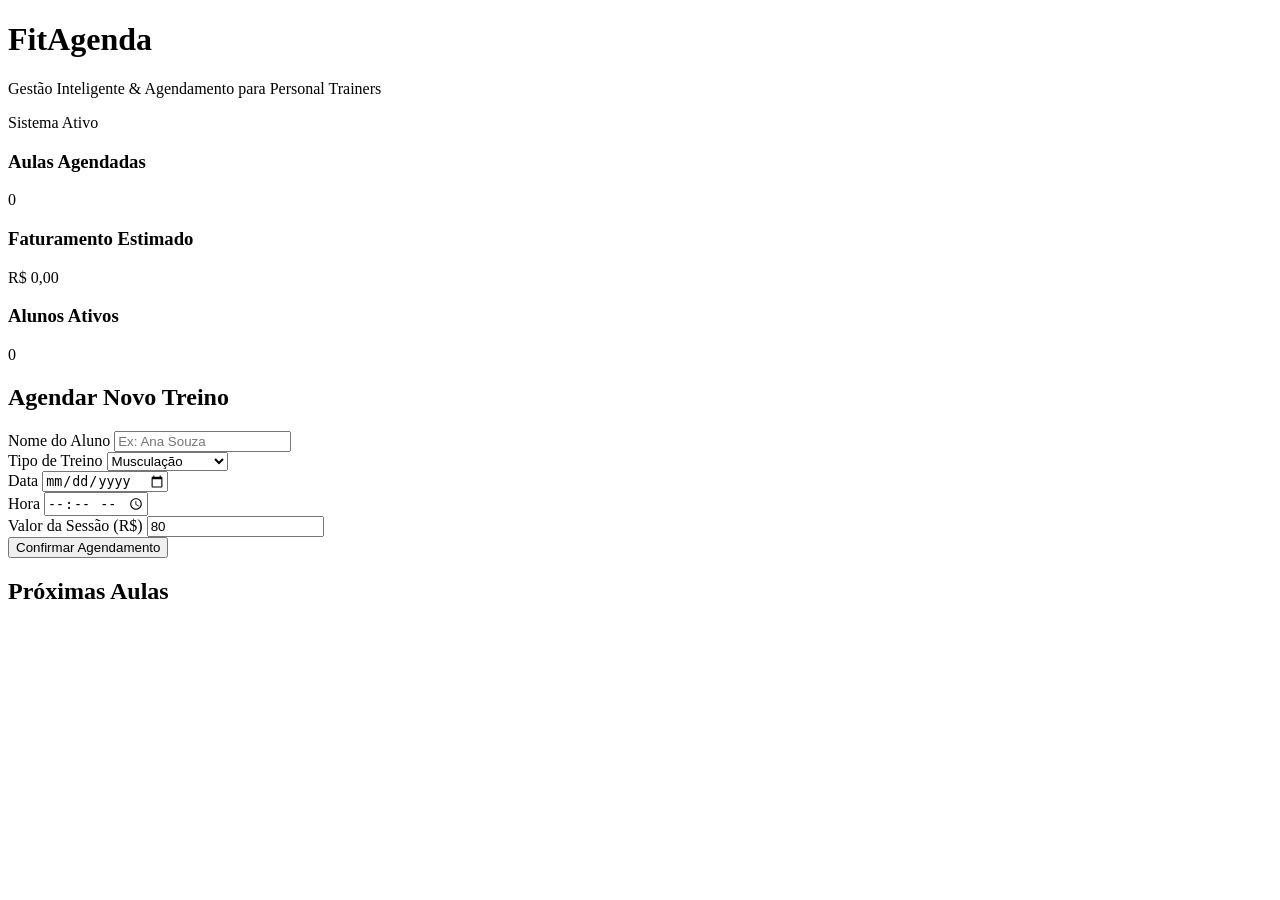
==== index.html @ 805b5661 "Add initial HTML structure for FitAgenda dashboard" ====
<!DOCTYPE html>
<html lang="pt">
<head>
  <meta charset="UTF-8">
  <meta name="viewport" content="width=device-width, initial-scale=1.0">
  <title>FitAgenda - Dashboard Personal Trainer</title>
  <link rel="stylesheet" href="style.css">
  <link href="https://fonts.googleapis.com/css2?family=Inter:wght@300;400;600;700&display=swap" rel="stylesheet">
</head>
<body>
  <div class="container">
    <header class="header">
      <div>
        <h1>Fit<span>Agenda</span></h1>
        <p>Gestão Inteligente & Agendamento para Personal Trainers</p>
      </div>
      <div class="badge-status">
        <span class="dot"></span> Sistema Ativo
      </div>
    </header>

    <section class="kpi-grid">
      <div class="card kpi">
        <h3>Aulas Agendadas</h3>
        <p id="total-sessoes" class="kpi-value">0</p>
      </div>
      <div class="card kpi">
        <h3>Faturamento Estimado</h3>
        <p id="faturamento" class="kpi-value neon-text">R$ 0,00</p>
      </div>
      <div class="card kpi">
        <h3>Alunos Ativos</h3>
        <p id="total-alunos" class="kpi-value">0</p>
      </div>
    </section>

    <div class="main-content">
      <section class="card form-section">
        <h2>Agendar Novo Treino</h2>
        <form id="appointment-form">
          <div class="form-group">
            <label for="student-name">Nome do Aluno</label>
            <input type="text" id="student-name" placeholder="Ex: Ana Souza" required>
          </div>

          <div class="form-group">
            <label for="workout-type">Tipo de Treino</label>
            <select id="workout-type">
              <option value="Musculação">Musculação</option>
              <option value="Treino Funcional">Treino Funcional</option>
              <option value="Cardio / HIIT">Cardio / HIIT</option>
              <option value="Avaliação Física">Avaliação Física</option>
            </select>
          </div>

          <div class="form-group row">
            <div>
              <label for="date">Data</label>
              <input type="date" id="date" required>
            </div>
            <div>
              <label for="time">Hora</label>
              <input type="time" id="time" required>
            </div>
          </div>

          <div class="form-group">
            <label for="price">Valor da Sessão (R$)</label>
            <input type="number" id="price" value="80" required>
          </div>

          <button type="submit" class="btn-primary">Confirmar Agendamento</button>
        </form>
      </section>

      <section class="card list-section">
        <h2>Próximas Aulas</h2>
        <div id="appointments-list" class="appointments-list"></div>
      </section>
    </div>
  </div>

  <script src="script.js"></script>
</body>
</html>
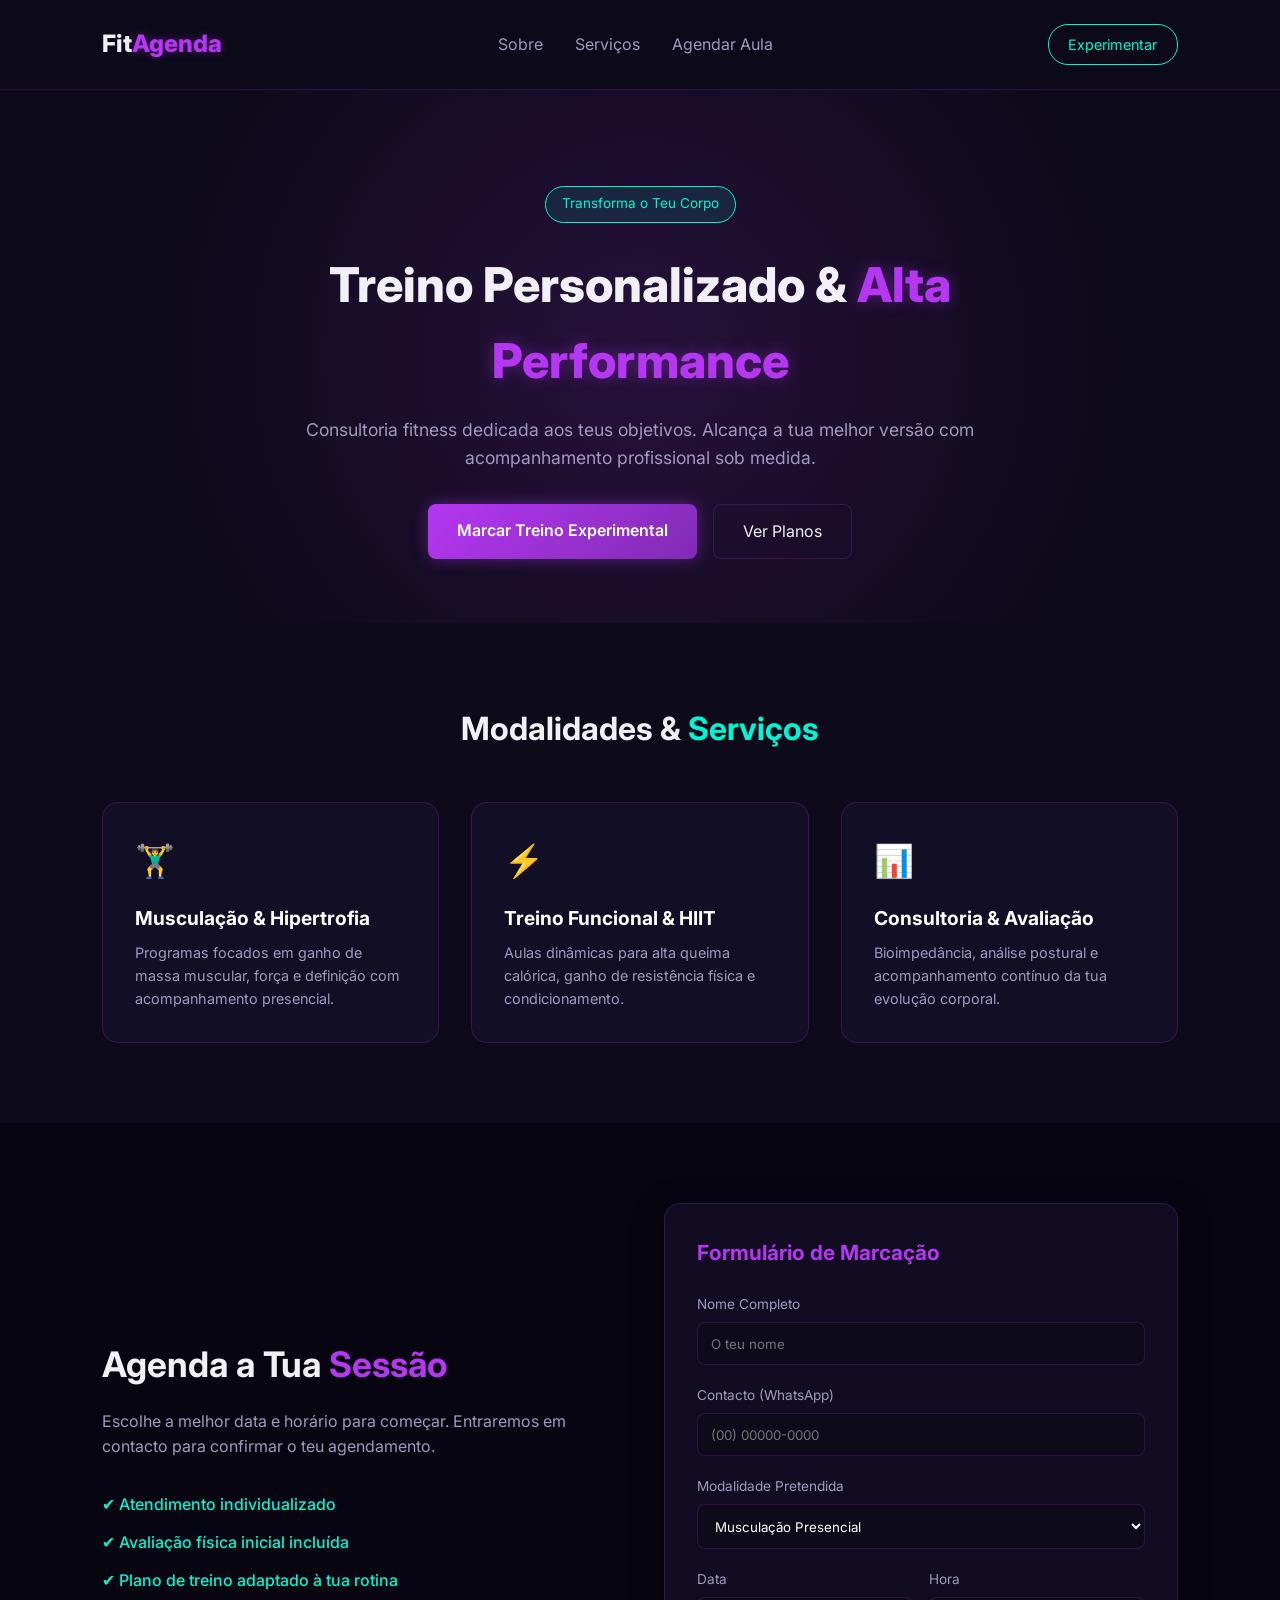
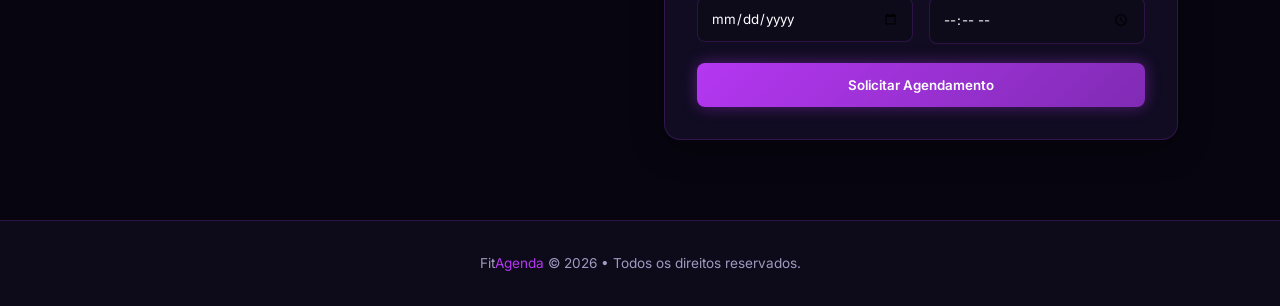
==== commit c030ee57: "Transformado em Website completo" ====
--- a/index.html
+++ b/index.html
@@ -3,53 +3,93 @@
 <head>
   <meta charset="UTF-8">
   <meta name="viewport" content="width=device-width, initial-scale=1.0">
-  <title>FitAgenda - Dashboard Personal Trainer</title>
+  <title>FitAgenda | Personal Training & Performance</title>
   <link rel="stylesheet" href="style.css">
-  <link href="https://fonts.googleapis.com/css2?family=Inter:wght@300;400;600;700&display=swap" rel="stylesheet">
+  <link href="https://fonts.googleapis.com/css2?family=Inter:wght@300;400;600;700;800&display=swap" rel="stylesheet">
 </head>
 <body>
-  <div class="container">
-    <header class="header">
-      <div>
-        <h1>Fit<span>Agenda</span></h1>
-        <p>Gestão Inteligente & Agendamento para Personal Trainers</p>
+
+  <!-- Navegação -->
+  <nav class="navbar">
+    <div class="logo">Fit<span>Agenda</span></div>
+    <ul class="nav-links">
+      <li><a href="#sobre">Sobre</a></li>
+      <li><a href="#servicos">Serviços</a></li>
+      <li><a href="#agendar">Agendar Aula</a></li>
+    </ul>
+    <a href="#agendar" class="btn-nav">Experimentar</a>
+  </nav>
+
+  <!-- Hero Section (Banner Inicial) -->
+  <header class="hero">
+    <div class="hero-content">
+      <span class="badge-neon">Transforma o Teu Corpo</span>
+      <h1>Treino Personalizado & <span>Alta Performance</span></h1>
+      <p>Consultoria fitness dedicada aos teus objetivos. Alcança a tua melhor versão com acompanhamento profissional sob medida.</p>
+      <div class="hero-buttons">
+        <a href="#agendar" class="btn-primary">Marcar Treino Experimental</a>
+        <a href="#servicos" class="btn-secondary">Ver Planos</a>
       </div>
-      <div class="badge-status">
-        <span class="dot"></span> Sistema Ativo
+    </div>
+  </header>
+
+  <!-- Serviços -->
+  <section id="servicos" class="section">
+    <h2 class="section-title">Modalidades & <span>Serviços</span></h2>
+    <div class="cards-grid">
+      <div class="card-service">
+        <div class="icon-glow">🏋️‍♂️</div>
+        <h3>Musculação & Hipertrofia</h3>
+        <p>Programas focados em ganho de massa muscular, força e definição com acompanhamento presencial.</p>
       </div>
-    </header>
 
-    <section class="kpi-grid">
-      <div class="card kpi">
-        <h3>Aulas Agendadas</h3>
-        <p id="total-sessoes" class="kpi-value">0</p>
+      <div class="card-service">
+        <div class="icon-glow">⚡</div>
+        <h3>Treino Funcional & HIIT</h3>
+        <p>Aulas dinâmicas para alta queima calórica, ganho de resistência física e condicionamento.</p>
       </div>
-      <div class="card kpi">
-        <h3>Faturamento Estimado</h3>
-        <p id="faturamento" class="kpi-value neon-text">R$ 0,00</p>
+
+      <div class="card-service">
+        <div class="icon-glow">📊</div>
+        <h3>Consultoria & Avaliação</h3>
+        <p>Bioimpedância, análise postural e acompanhamento contínuo da tua evolução corporal.</p>
       </div>
-      <div class="card kpi">
-        <h3>Alunos Ativos</h3>
-        <p id="total-alunos" class="kpi-value">0</p>
+    </div>
+  </section>
+
+  <!-- Agendamento Integrado -->
+  <section id="agendar" class="section bg-darker">
+    <div class="booking-container">
+      <div class="booking-info">
+        <h2>Agenda a Tua <span>Sessão</span></h2>
+        <p>Escolhe a melhor data e horário para começar. Entraremos em contacto para confirmar o teu agendamento.</p>
+        
+        <div class="info-list">
+          <p>✔ Atendimento individualizado</p>
+          <p>✔ Avaliação física inicial incluída</p>
+          <p>✔ Plano de treino adaptado à tua rotina</p>
+        </div>
       </div>
-    </section>
 
-    <div class="main-content">
-      <section class="card form-section">
-        <h2>Agendar Novo Treino</h2>
+      <div class="booking-card">
+        <h3>Formulário de Marcação</h3>
         <form id="appointment-form">
           <div class="form-group">
-            <label for="student-name">Nome do Aluno</label>
-            <input type="text" id="student-name" placeholder="Ex: Ana Souza" required>
+            <label for="student-name">Nome Completo</label>
+            <input type="text" id="student-name" placeholder="O teu nome" required>
           </div>
 
           <div class="form-group">
-            <label for="workout-type">Tipo de Treino</label>
+            <label for="student-phone">Contacto (WhatsApp)</label>
+            <input type="tel" id="student-phone" placeholder="(00) 00000-0000" required>
+          </div>
+
+          <div class="form-group">
+            <label for="workout-type">Modalidade Pretendida</label>
             <select id="workout-type">
-              <option value="Musculação">Musculação</option>
+              <option value="Musculação">Musculação Presencial</option>
               <option value="Treino Funcional">Treino Funcional</option>
-              <option value="Cardio / HIIT">Cardio / HIIT</option>
-              <option value="Avaliação Física">Avaliação Física</option>
+              <option value="Consultoria Online">Consultoria Online</option>
             </select>
           </div>
 
@@ -64,22 +104,21 @@
             </div>
           </div>
 
-          <div class="form-group">
-            <label for="price">Valor da Sessão (R$)</label>
-            <input type="number" id="price" value="80" required>
-          </div>
+          <button type="submit" class="btn-primary full-width">Solicitar Agendamento</button>
+        </form>
 
-          <button type="submit" class="btn-primary">Confirmar Agendamento</button>
-        </form>
-      </section>
+        <div id="confirmation-message" class="hidden-msg">
+          🎉 Solicitação enviada com sucesso! Entraremos em contacto brevemente.
+        </div>
+      </div>
+    </div>
+  </section>
 
-      <section class="card list-section">
-        <h2>Próximas Aulas</h2>
-        <div id="appointments-list" class="appointments-list"></div>
-      </section>
-    </div>
-  </div>
+  <!-- Rodapé -->
+  <footer class="footer">
+    <p>Fit<span>Agenda</span> © 2026 • Todos os direitos reservados.</p>
+  </footer>
 
   <script src="script.js"></script>
 </body>
-</html>
+</html>
--- a/style.css
+++ b/style.css
@@ -0,0 +1,330 @@
+:root {
+  --bg-dark: #0d0a1a;
+  --bg-darker: #070510;
+  --card-bg: rgba(22, 17, 43, 0.7);
+  --neon-lilas: #b537f2;
+  --neon-lilas-glow: rgba(181, 55, 242, 0.4);
+  --neon-nilo: #00f5d4;
+  --neon-nilo-glow: rgba(0, 245, 212, 0.3);
+  --text-main: #f1f0f7;
+  --text-muted: #a099c0;
+  --border-color: rgba(181, 55, 242, 0.2);
+}
+
+* {
+  margin: 0;
+  padding: 0;
+  box-sizing: border-box;
+  font-family: 'Inter', sans-serif;
+  scroll-behavior: smooth;
+}
+
+body {
+  background-color: var(--bg-dark);
+  color: var(--text-main);
+  line-height: 1.6;
+}
+
+/* Navbar */
+.navbar {
+  display: flex;
+  justify-content: space-between;
+  align-items: center;
+  padding: 1.5rem 8%;
+  background: rgba(13, 10, 26, 0.9);
+  backdrop-filter: blur(12px);
+  position: sticky;
+  top: 0;
+  z-index: 100;
+  border-bottom: 1px solid var(--border-color);
+}
+
+.logo {
+  font-size: 1.5rem;
+  font-weight: 800;
+}
+
+.logo span {
+  color: var(--neon-lilas);
+  text-shadow: 0 0 10px var(--neon-lilas-glow);
+}
+
+.nav-links {
+  display: flex;
+  list-style: none;
+  gap: 2rem;
+}
+
+.nav-links a {
+  color: var(--text-muted);
+  text-decoration: none;
+  transition: 0.3s;
+}
+
+.nav-links a:hover {
+  color: var(--neon-nilo);
+}
+
+.btn-nav {
+  border: 1px solid var(--neon-nilo);
+  color: var(--neon-nilo);
+  padding: 0.5rem 1.2rem;
+  border-radius: 20px;
+  text-decoration: none;
+  font-size: 0.9rem;
+  transition: 0.3s;
+}
+
+.btn-nav:hover {
+  background: var(--neon-nilo);
+  color: var(--bg-dark);
+  box-shadow: 0 0 15px var(--neon-nilo-glow);
+}
+
+/* Hero Section */
+.hero {
+  padding: 6rem 8% 4rem;
+  text-align: center;
+  background: radial-gradient(circle at center, rgba(181, 55, 242, 0.15) 0%, transparent 70%);
+}
+
+.hero-content {
+  max-width: 800px;
+  margin: 0 auto;
+}
+
+.badge-neon {
+  background: rgba(0, 245, 212, 0.1);
+  color: var(--neon-nilo);
+  border: 1px solid var(--neon-nilo);
+  padding: 0.4rem 1rem;
+  border-radius: 20px;
+  font-size: 0.85rem;
+  display: inline-block;
+  margin-bottom: 1.5rem;
+}
+
+.hero h1 {
+  font-size: 3rem;
+  font-weight: 800;
+  margin-bottom: 1rem;
+}
+
+.hero h1 span {
+  color: var(--neon-lilas);
+  text-shadow: 0 0 15px var(--neon-lilas-glow);
+}
+
+.hero p {
+  color: var(--text-muted);
+  font-size: 1.1rem;
+  margin-bottom: 2rem;
+}
+
+.hero-buttons {
+  display: flex;
+  justify-content: center;
+  gap: 1rem;
+  flex-wrap: wrap;
+}
+
+/* Botões */
+.btn-primary {
+  background: linear-gradient(135deg, var(--neon-lilas), #802bb4);
+  color: white;
+  padding: 0.85rem 1.8rem;
+  border: none;
+  border-radius: 8px;
+  font-weight: 600;
+  text-decoration: none;
+  cursor: pointer;
+  transition: 0.3s;
+  box-shadow: 0 0 15px var(--neon-lilas-glow);
+}
+
+.btn-primary:hover {
+  transform: translateY(-2px);
+  box-shadow: 0 0 25px var(--neon-lilas-glow);
+}
+
+.btn-secondary {
+  border: 1px solid var(--border-color);
+  color: var(--text-main);
+  padding: 0.85rem 1.8rem;
+  border-radius: 8px;
+  text-decoration: none;
+  transition: 0.3s;
+}
+
+.btn-secondary:hover {
+  border-color: var(--neon-lilas);
+  color: var(--neon-lilas);
+}
+
+.full-width {
+  width: 100%;
+}
+
+/* Seções Gerais */
+.section {
+  padding: 5rem 8%;
+}
+
+.bg-darker {
+  background-color: var(--bg-darker);
+}
+
+.section-title {
+  text-align: center;
+  font-size: 2rem;
+  margin-bottom: 3rem;
+}
+
+.section-title span {
+  color: var(--neon-nilo);
+}
+
+/* Cards de Serviços */
+.cards-grid {
+  display: grid;
+  grid-template-columns: repeat(auto-fit, minmax(280px, 1fr));
+  gap: 2rem;
+}
+
+.card-service {
+  background: var(--card-bg);
+  border: 1px solid var(--border-color);
+  padding: 2rem;
+  border-radius: 16px;
+  transition: 0.3s;
+}
+
+.card-service:hover {
+  transform: translateY(-5px);
+  border-color: var(--neon-lilas);
+  box-shadow: 0 10px 30px rgba(181, 55, 242, 0.15);
+}
+
+.icon-glow {
+  font-size: 2rem;
+  margin-bottom: 1rem;
+}
+
+.card-service h3 {
+  font-size: 1.2rem;
+  margin-bottom: 0.5rem;
+  color: #fff;
+}
+
+.card-service p {
+  color: var(--text-muted);
+  font-size: 0.9rem;
+}
+
+/* Agendamento Container */
+.booking-container {
+  display: grid;
+  grid-template-columns: 1fr 1fr;
+  gap: 3rem;
+  align-items: center;
+}
+
+@media (max-width: 768px) {
+  .booking-container {
+    grid-template-columns: 1fr;
+  }
+}
+
+.booking-info h2 {
+  font-size: 2.2rem;
+  margin-bottom: 1rem;
+}
+
+.booking-info h2 span {
+  color: var(--neon-lilas);
+}
+
+.booking-info p {
+  color: var(--text-muted);
+  margin-bottom: 2rem;
+}
+
+.info-list p {
+  color: var(--neon-nilo);
+  margin-bottom: 0.8rem;
+  font-weight: 500;
+}
+
+.booking-card {
+  background: var(--card-bg);
+  border: 1px solid var(--border-color);
+  padding: 2rem;
+  border-radius: 16px;
+  box-shadow: 0 8px 32px rgba(0, 0, 0, 0.4);
+}
+
+.booking-card h3 {
+  font-size: 1.3rem;
+  margin-bottom: 1.5rem;
+  color: var(--neon-lilas);
+}
+
+.form-group {
+  margin-bottom: 1.2rem;
+}
+
+.form-group.row {
+  display: flex;
+  gap: 1rem;
+}
+
+.form-group.row > div {
+  flex: 1;
+}
+
+label {
+  display: block;
+  font-size: 0.85rem;
+  color: var(--text-muted);
+  margin-bottom: 0.4rem;
+}
+
+input, select {
+  width: 100%;
+  padding: 0.8rem;
+  background: rgba(13, 10, 26, 0.8);
+  border: 1px solid var(--border-color);
+  border-radius: 8px;
+  color: #fff;
+  outline: none;
+}
+
+input:focus, select:focus {
+  border-color: var(--neon-lilas);
+  box-shadow: 0 0 8px var(--neon-lilas-glow);
+}
+
+.hidden-msg {
+  display: none;
+  margin-top: 1rem;
+  padding: 1rem;
+  background: rgba(0, 245, 212, 0.1);
+  border: 1px solid var(--neon-nilo);
+  color: var(--neon-nilo);
+  border-radius: 8px;
+  text-align: center;
+  font-size: 0.9rem;
+}
+
+/* Footer */
+.footer {
+  text-align: center;
+  padding: 2rem;
+  border-top: 1px solid var(--border-color);
+  color: var(--text-muted);
+  font-size: 0.85rem;
+}
+
+.footer span {
+  color: var(--neon-lilas);
+}
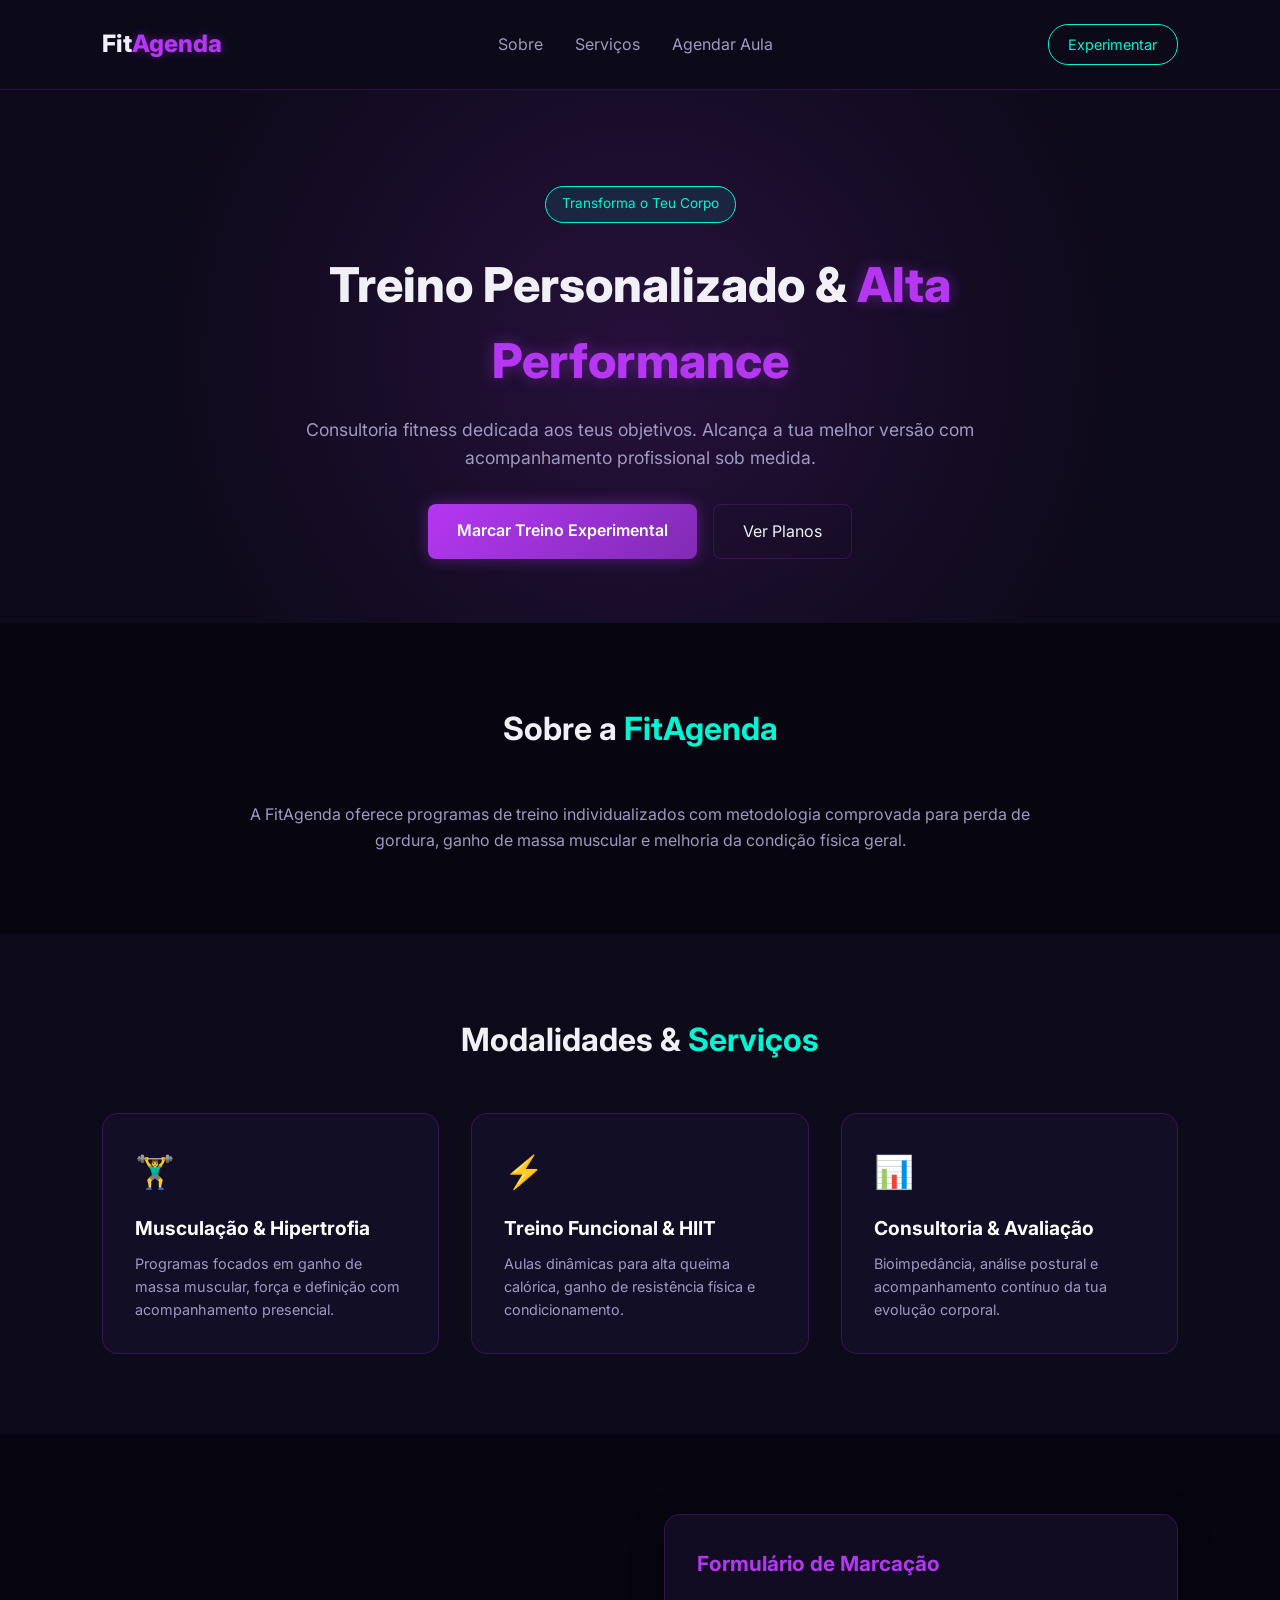
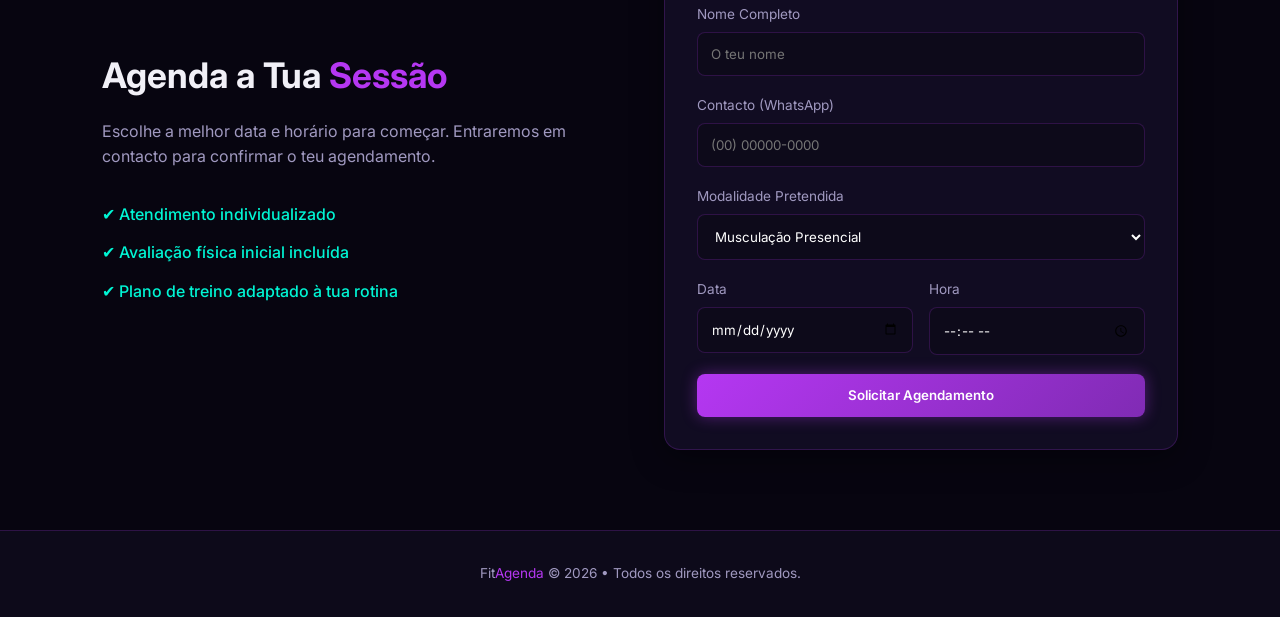
==== commit e98e412d: "Corrigindo links e agendamento" ====
--- a/index.html
+++ b/index.html
@@ -20,7 +20,7 @@
     <a href="#agendar" class="btn-nav">Experimentar</a>
   </nav>
 
-  <!-- Hero Section (Banner Inicial) -->
+  <!-- Hero Section -->
   <header class="hero">
     <div class="hero-content">
       <span class="badge-neon">Transforma o Teu Corpo</span>
@@ -32,6 +32,14 @@
       </div>
     </div>
   </header>
+
+  <!-- Sobre -->
+  <section id="sobre" class="section bg-darker">
+    <h2 class="section-title">Sobre a <span>FitAgenda</span></h2>
+    <div style="max-width: 800px; margin: 0 auto; text-align: center; color: var(--text-muted);">
+      <p>A FitAgenda oferece programas de treino individualizados com metodologia comprovada para perda de gordura, ganho de massa muscular e melhoria da condição física geral.</p>
+    </div>
+  </section>
 
   <!-- Serviços -->
   <section id="servicos" class="section">
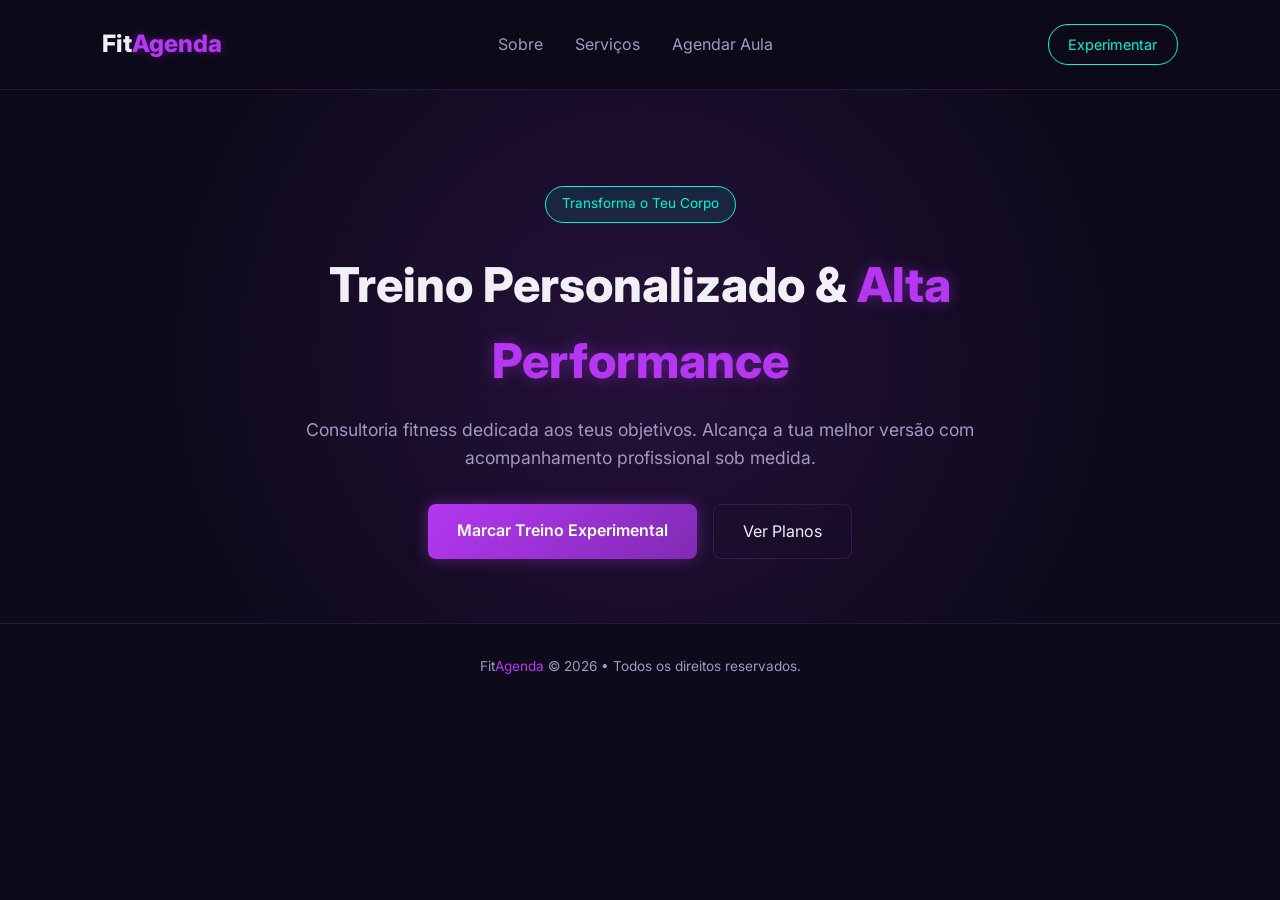
==== commit b3a11507: "Projeto FitAgenda completo" ====
--- a/index.html
+++ b/index.html
@@ -3,130 +3,37 @@
 <head>
   <meta charset="UTF-8">
   <meta name="viewport" content="width=device-width, initial-scale=1.0">
-  <title>FitAgenda | Personal Training & Performance</title>
+  <title>FitAgenda | Home</title>
   <link rel="stylesheet" href="style.css">
   <link href="https://fonts.googleapis.com/css2?family=Inter:wght@300;400;600;700;800&display=swap" rel="stylesheet">
 </head>
 <body>
 
-  <!-- Navegação -->
   <nav class="navbar">
-    <div class="logo">Fit<span>Agenda</span></div>
+    <div class="logo"><a href="index.html" style="text-decoration:none; color:inherit;">Fit<span>Agenda</span></a></div>
     <ul class="nav-links">
-      <li><a href="#sobre">Sobre</a></li>
-      <li><a href="#servicos">Serviços</a></li>
-      <li><a href="#agendar">Agendar Aula</a></li>
+      <li><a href="sobre.html">Sobre</a></li>
+      <li><a href="servicos.html">Serviços</a></li>
+      <li><a href="agendar.html">Agendar Aula</a></li>
     </ul>
-    <a href="#agendar" class="btn-nav">Experimentar</a>
+    <a href="agendar.html" class="btn-nav">Experimentar</a>
   </nav>
 
-  <!-- Hero Section -->
   <header class="hero">
     <div class="hero-content">
       <span class="badge-neon">Transforma o Teu Corpo</span>
       <h1>Treino Personalizado & <span>Alta Performance</span></h1>
       <p>Consultoria fitness dedicada aos teus objetivos. Alcança a tua melhor versão com acompanhamento profissional sob medida.</p>
       <div class="hero-buttons">
-        <a href="#agendar" class="btn-primary">Marcar Treino Experimental</a>
-        <a href="#servicos" class="btn-secondary">Ver Planos</a>
+        <a href="agendar.html" class="btn-primary">Marcar Treino Experimental</a>
+        <a href="servicos.html" class="btn-secondary">Ver Planos</a>
       </div>
     </div>
   </header>
 
-  <!-- Sobre -->
-  <section id="sobre" class="section bg-darker">
-    <h2 class="section-title">Sobre a <span>FitAgenda</span></h2>
-    <div style="max-width: 800px; margin: 0 auto; text-align: center; color: var(--text-muted);">
-      <p>A FitAgenda oferece programas de treino individualizados com metodologia comprovada para perda de gordura, ganho de massa muscular e melhoria da condição física geral.</p>
-    </div>
-  </section>
-
-  <!-- Serviços -->
-  <section id="servicos" class="section">
-    <h2 class="section-title">Modalidades & <span>Serviços</span></h2>
-    <div class="cards-grid">
-      <div class="card-service">
-        <div class="icon-glow">🏋️‍♂️</div>
-        <h3>Musculação & Hipertrofia</h3>
-        <p>Programas focados em ganho de massa muscular, força e definição com acompanhamento presencial.</p>
-      </div>
-
-      <div class="card-service">
-        <div class="icon-glow">⚡</div>
-        <h3>Treino Funcional & HIIT</h3>
-        <p>Aulas dinâmicas para alta queima calórica, ganho de resistência física e condicionamento.</p>
-      </div>
-
-      <div class="card-service">
-        <div class="icon-glow">📊</div>
-        <h3>Consultoria & Avaliação</h3>
-        <p>Bioimpedância, análise postural e acompanhamento contínuo da tua evolução corporal.</p>
-      </div>
-    </div>
-  </section>
-
-  <!-- Agendamento Integrado -->
-  <section id="agendar" class="section bg-darker">
-    <div class="booking-container">
-      <div class="booking-info">
-        <h2>Agenda a Tua <span>Sessão</span></h2>
-        <p>Escolhe a melhor data e horário para começar. Entraremos em contacto para confirmar o teu agendamento.</p>
-        
-        <div class="info-list">
-          <p>✔ Atendimento individualizado</p>
-          <p>✔ Avaliação física inicial incluída</p>
-          <p>✔ Plano de treino adaptado à tua rotina</p>
-        </div>
-      </div>
-
-      <div class="booking-card">
-        <h3>Formulário de Marcação</h3>
-        <form id="appointment-form">
-          <div class="form-group">
-            <label for="student-name">Nome Completo</label>
-            <input type="text" id="student-name" placeholder="O teu nome" required>
-          </div>
-
-          <div class="form-group">
-            <label for="student-phone">Contacto (WhatsApp)</label>
-            <input type="tel" id="student-phone" placeholder="(00) 00000-0000" required>
-          </div>
-
-          <div class="form-group">
-            <label for="workout-type">Modalidade Pretendida</label>
-            <select id="workout-type">
-              <option value="Musculação">Musculação Presencial</option>
-              <option value="Treino Funcional">Treino Funcional</option>
-              <option value="Consultoria Online">Consultoria Online</option>
-            </select>
-          </div>
-
-          <div class="form-group row">
-            <div>
-              <label for="date">Data</label>
-              <input type="date" id="date" required>
-            </div>
-            <div>
-              <label for="time">Hora</label>
-              <input type="time" id="time" required>
-            </div>
-          </div>
-
-          <button type="submit" class="btn-primary full-width">Solicitar Agendamento</button>
-        </form>
-
-        <div id="confirmation-message" class="hidden-msg">
-          🎉 Solicitação enviada com sucesso! Entraremos em contacto brevemente.
-        </div>
-      </div>
-    </div>
-  </section>
-
-  <!-- Rodapé -->
   <footer class="footer">
     <p>Fit<span>Agenda</span> © 2026 • Todos os direitos reservados.</p>
   </footer>
 
-  <script src="script.js"></script>
 </body>
 </html>
